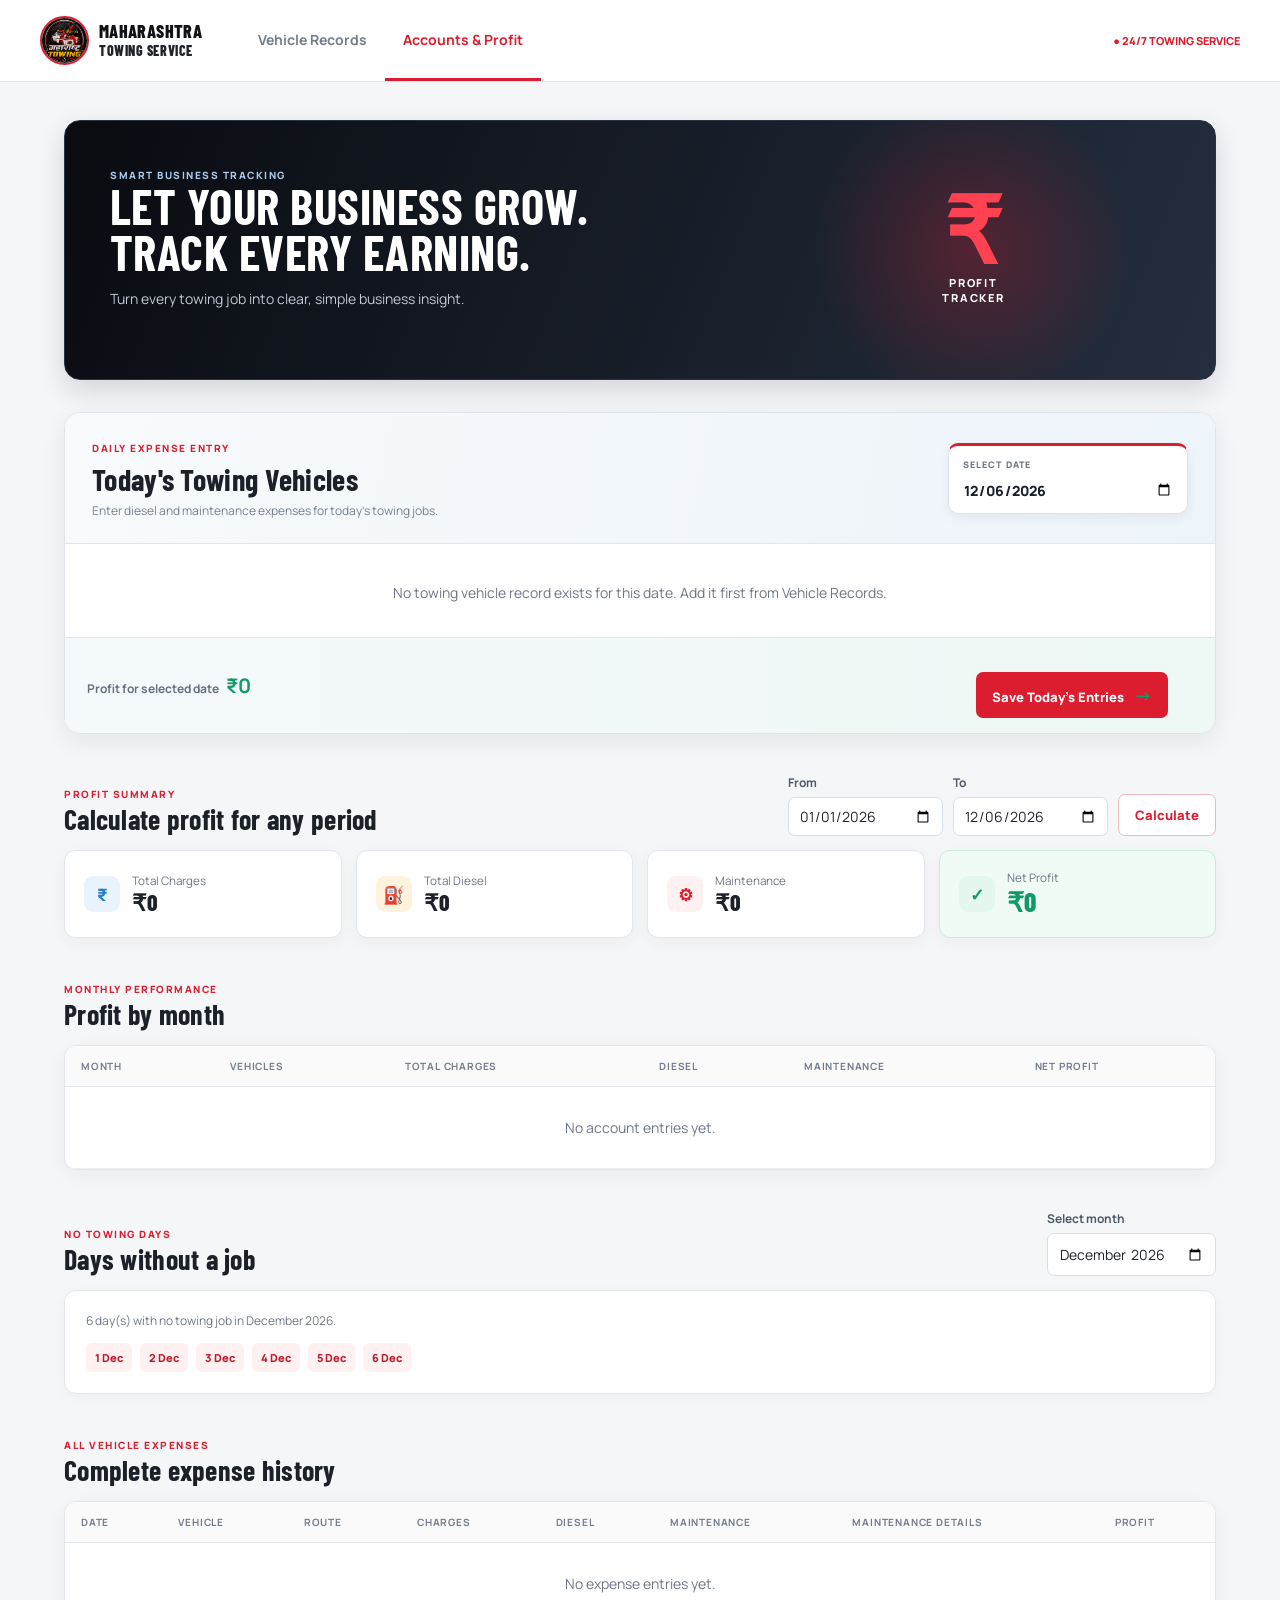
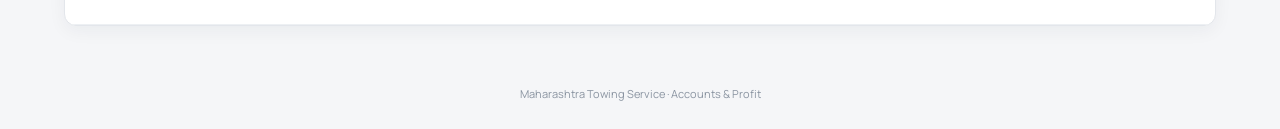
==== accounts.html @ b32c4680 "Add files via upload" ====
<!doctype html>
<html lang="en">

<head>
  <meta charset="utf-8">

  <meta
    name="viewport"
    content="width=device-width, initial-scale=1"
  >

  <title>Maharashtra Towing Service | Accounts & Profit</title>

  <link rel="preconnect" href="https://fonts.googleapis.com">

  <link
    rel="preconnect"
    href="https://fonts.googleapis.com"
    crossorigin
  >

  <link
    href="https://fonts.googleapis.com/css2?family=Barlow+Condensed:wght@600;700;800&family=Manrope:wght@400;500;600;700;800&display=swap"
    rel="stylesheet"
  >

  <link
    rel="stylesheet"
    href="styles.css"
  >
</head>


<body data-page="accounts">


  <!-- ==============================
       NAVIGATION
  =============================== -->

  <nav class="nav">

    <a
      class="brand"
      href="index.html"
    >

      <img
        src="assets/logo.jpeg"
        alt="Maharashtra Towing Service logo"
      >

      <span>

        <strong>
          MAHARASHTRA
        </strong>

        <b>
          TOWING SERVICE
        </b>

      </span>

    </a>


    <div class="navlinks">

      <a href="index.html">
        Vehicle Records
      </a>

      <a
        class="active"
        href="accounts.html"
      >
        Accounts &amp; Profit
      </a>

    </div>


    <span class="service">
      ● 24/7 TOWING SERVICE
    </span>

  </nav>



  <!-- ==============================
       MAIN
  =============================== -->

  <main class="shell">


    <!-- ==============================
         HERO
    =============================== -->

    <section class="hero account-hero">

      <div class="hero-copy">

        <span class="kicker">
          SMART BUSINESS TRACKING
        </span>

        <h1>
          Let your business grow.
          <br>
          Track every earning.
        </h1>

        <p>
          Turn every towing job into clear,
          simple business insight.
        </p>

      </div>


      <div class="hero-badge">

        <span>
          ₹
        </span>

        <small>
          PROFIT
          <br>
          TRACKER
        </small>

      </div>

    </section>



    <!-- ==============================
         DAILY EXPENSE SECTION
    =============================== -->

    <section class="daily-section">


      <!-- DAILY HEADER -->

      <div class="daily-header">

        <div class="daily-title">

          <span class="kicker red">
            DAILY EXPENSE ENTRY
          </span>

          <h2>
            Today's Towing Vehicles
          </h2>

          <p>
            Enter diesel and maintenance expenses
            for today's towing jobs.
          </p>

        </div>


        <!-- DATE -->

        <div class="center-date">

          <label>

            SELECT DATE

            <input
              id="accountDate"
              type="date"
            >

          </label>

        </div>

      </div>



      <!-- ==============================
           VEHICLE JOBS
      =============================== -->

      <div
        id="jobsList"
        class="job-list"
      >
      </div>



      <!-- ==============================
           SAVE BAR
      =============================== -->

      <div class="save-bar">

        <span id="dailyProfitLabel">
          Profit for selected date
          <b>₹0</b>
        </span>


        <button
          id="saveAccounts"
          class="btn"
          type="button"
        >

          Save Today's Entries

          <b>
            →
          </b>

        </button>


        <span
          id="accountMessage"
          class="message"
          aria-live="polite"
        ></span>

      </div>

    </section>



    <!-- ==============================
         PROFIT SUMMARY
    =============================== -->

    <section class="title-row section-space">

      <div>

        <span class="kicker red">
          PROFIT SUMMARY
        </span>

        <h2>
          Calculate profit for any period
        </h2>

      </div>


      <div class="filters">


        <label>

          From

          <input
            id="fromDate"
            type="date"
          >

        </label>


        <label>

          To

          <input
            id="toDate"
            type="date"
          >

        </label>


        <button
          id="calculate"
          class="btn outline"
          type="button"
        >
          Calculate
        </button>

      </div>

    </section>



    <!-- ==============================
         SUMMARY CARDS
    =============================== -->

    <section class="summary-grid">


      <!-- TOTAL CHARGES -->

      <article>

        <span class="summary-icon blue">
          ₹
        </span>

        <div>

          <small>
            Total Charges
          </small>

          <strong id="totalCharges">
            ₹0
          </strong>

        </div>

      </article>



      <!-- TOTAL DIESEL -->

      <article>

        <span class="summary-icon orange">
          ⛽
        </span>

        <div>

          <small>
            Total Diesel
          </small>

          <strong id="totalDiesel">
            ₹0
          </strong>

        </div>

      </article>



      <!-- MAINTENANCE -->

      <article>

        <span class="summary-icon redbg">
          ⚙
        </span>

        <div>

          <small>
            Maintenance
          </small>

          <strong id="totalMaintenance">
            ₹0
          </strong>

        </div>

      </article>



      <!-- NET PROFIT -->

      <article class="profit-box">

        <span class="summary-icon green">
          ✓
        </span>

        <div>

          <small>
            Net Profit
          </small>

          <strong id="totalProfit">
            ₹0
          </strong>

        </div>

      </article>

    </section>



    <!-- ==============================
         MONTHLY PERFORMANCE
    =============================== -->

    <section class="title-row section-space">

      <div>

        <span class="kicker red">
          MONTHLY PERFORMANCE
        </span>

        <h2>
          Profit by month
        </h2>

      </div>

    </section>


    <section class="card table-card">

      <div class="table-wrap">

        <table>

          <thead>

            <tr>

              <th>
                Month
              </th>

              <th>
                Vehicles
              </th>

              <th>
                Total Charges
              </th>

              <th>
                Diesel
              </th>

              <th>
                Maintenance
              </th>

              <th>
                Net Profit
              </th>

            </tr>

          </thead>


          <tbody id="monthlyBody">
          </tbody>

        </table>

      </div>

    </section>



    <!-- ==============================
         NO TOWING DAYS
    =============================== -->

    <section class="title-row section-space">

      <div>

        <span class="kicker red">
          NO TOWING DAYS
        </span>

        <h2>
          Days without a job
        </h2>

      </div>


      <label class="date-pick">

        Select month

        <input
          id="monthPick"
          type="month"
        >

      </label>

    </section>


    <section class="card idle-card">

      <p id="idleIntro">
        No-data days will appear here.
      </p>

      <div
        id="idleDays"
        class="idle-days"
      >
      </div>

    </section>



    <!-- ==============================
         EXPENSE HISTORY
    =============================== -->

    <section class="title-row section-space">

      <div>

        <span class="kicker red">
          ALL VEHICLE EXPENSES
        </span>

        <h2>
          Complete expense history
        </h2>

      </div>

    </section>


    <section class="card table-card">

      <div class="table-wrap">

        <table>

          <thead>

            <tr>

              <th>
                Date
              </th>

              <th>
                Vehicle
              </th>

              <th>
                Route
              </th>

              <th>
                Charges
              </th>

              <th>
                Diesel
              </th>

              <th>
                Maintenance
              </th>

              <th>
                Maintenance Details
              </th>

              <th>
                Profit
              </th>

            </tr>

          </thead>


          <tbody id="expensesBody">
          </tbody>

        </table>

      </div>

    </section>

  </main>



  <!-- ==============================
       FOOTER
  =============================== -->

  <footer>
    Maharashtra Towing Service ·
    Accounts &amp; Profit
  </footer>



  <!-- ==============================
       JAVASCRIPT
  =============================== -->

  <script src="app.js"></script>

</body>

</html>
---- styles.css ----
:root{--black:#101216;--ink:#1b2029;--red:#dc1d2f;--red2:#ff4252;--blue:#277fc5;--paper:#fff;--bg:#f5f6f8;--line:#e3e6eb;--muted:#6d7787;--green:#109b66;--softred:#fff0f1}*{box-sizing:border-box}body{margin:0;background:var(--bg);color:var(--ink);font:14px Manrope,sans-serif}.nav{height:82px;background:#fff;display:flex;align-items:center;gap:38px;border-bottom:1px solid var(--line);padding:0 max(22px,calc((100% - 1200px)/2))}.brand{display:flex;align-items:center;gap:10px;text-decoration:none;color:#20232a;font-size:10px;line-height:1.1;letter-spacing:.1em}.brand img{width:49px;height:49px;border-radius:50%;object-fit:cover;border:2px solid var(--red)}.brand b{font:800 15px 'Barlow Condensed',sans-serif;letter-spacing:.04em}.navlinks{align-self:stretch;display:flex}.navlinks a{align-items:center;border-bottom:3px solid transparent;color:#737c8d;display:flex;font-weight:700;padding:0 18px;text-decoration:none}.navlinks .active{border-color:var(--red);color:var(--red)}.service{margin-left:auto;color:var(--red);font-size:11px;font-weight:800}.shell{max-width:1200px;margin:auto;padding:38px 24px 60px}.hero{min-height:260px;display:flex;overflow:hidden;border-radius:16px;background:var(--black);color:#fff}.hero-copy{padding:43px 18px 40px 45px;z-index:1}.kicker{color:#a9cbed;font-size:10px;font-weight:800;letter-spacing:.15em}.kicker.red{color:var(--red)}h1,h2{margin:0;font-family:'Barlow Condensed',sans-serif;letter-spacing:.01em}h1{font-size:49px;line-height:.94;text-transform:uppercase}h2{font-size:28px}.hero p{max-width:410px;color:#c3cbd6;margin:14px 0 0}.records-hero img{width:52%;object-fit:cover;object-position:center}.account-hero{background:linear-gradient(112deg,#090b10,#242e3e)}.hero-badge{margin-left:auto;width:42%;display:grid;place-content:center;text-align:center;background:radial-gradient(circle,#dc1d2f48,transparent 58%)}.hero-badge span{font:800 92px 'Barlow Condensed',sans-serif;color:var(--red2);line-height:.7}.hero-badge small{letter-spacing:.17em;font-size:11px;font-weight:800;margin-top:15px}.title-row{margin:31px 0 14px;display:flex;justify-content:space-between;align-items:end;gap:18px}.title-row>p{color:var(--muted);font-size:12px;max-width:385px;margin:0}.card{background:#fff;border:1px solid var(--line);border-radius:12px;box-shadow:0 3px 12px #1c27350a}.form-card{padding:25px}.grid{display:grid;gap:16px}.three{grid-template-columns:repeat(3,1fr)}label{color:#4d596b;font-size:12px;font-weight:700}input,textarea{display:block;width:100%;margin-top:6px;border:1px solid #d9dfe8;border-radius:7px;background:#fff;color:#20242c;padding:10px 11px;font:14px Manrope,sans-serif}input:focus,textarea:focus{outline:2px solid #f6cdd2;border-color:var(--red)}textarea{min-height:42px;resize:vertical}.btn{border:0;border-radius:7px;background:var(--red);color:#fff;cursor:pointer;font:800 13px Manrope,sans-serif;margin-top:19px;padding:11px 16px}.btn:hover{background:#bc1023}.btn b{font-size:16px;margin-left:7px}.btn.outline{margin:0;background:#fff;border:1px solid #edb9bf;color:var(--red)}.message{color:var(--green);font-size:12px;font-weight:700;margin-left:10px}.section-space{margin-top:40px}.filters{display:flex;gap:10px;align-items:end}.filters label{min-width:155px}.filters input{padding:8px 10px}.table-card{overflow:hidden}.table-wrap{overflow:auto}table{border-collapse:collapse;width:100%;white-space:nowrap}th{background:#fafafb;border-bottom:1px solid var(--line);color:#727d8d;font-size:10px;letter-spacing:.08em;padding:13px 16px;text-align:left;text-transform:uppercase}td{border-bottom:1px solid #edf0f3;color:#465264;padding:15px 16px}.empty{text-align:center!important;color:var(--muted);padding:31px!important}.delete{border:1px solid #f0c9ce;border-radius:5px;background:#fff;color:#c62332;cursor:pointer;font-size:11px;padding:5px 8px}.date-pick{min-width:160px}.job-list{display:grid;gap:11px}.job{display:grid;grid-template-columns:1.35fr .8fr .8fr 1.1fr;gap:14px;align-items:center;background:#fff;border:1px solid var(--line);border-left:4px solid var(--red);border-radius:10px;padding:15px 17px}.job-title b{display:block;font-size:15px}.job-title small{color:var(--muted);font-size:11px}.job .charge{color:#172131;font-weight:800}.job label{font-size:10px}.job input,.job textarea{margin-top:3px;padding:8px}.save-bar{display:flex;align-items:center;gap:15px;justify-content:flex-end;margin-top:13px}.save-bar>span:first-child{margin-right:auto;color:#687688;font-weight:700}.save-bar b{color:var(--green);font-size:18px}.summary-grid{display:grid;grid-template-columns:repeat(4,1fr);gap:14px}.summary-grid article{align-items:center;background:#fff;border:1px solid var(--line);border-radius:11px;display:flex;gap:12px;padding:19px}.summary-grid small{color:var(--muted);display:block}.summary-grid strong{display:block;font:800 23px 'Barlow Condensed',sans-serif}.summary-icon{width:36px;height:36px;border-radius:9px;display:grid;place-items:center;font-size:17px;font-weight:800}.blue{background:#e8f3fd;color:var(--blue)}.orange{background:#fff3de;color:#c27500}.redbg{background:#fff0f1;color:var(--red)}.green{background:#e3f7ef;color:var(--green)}.profit-box{background:#f0fbf6!important;border-color:#c7ecd9!important}.profit-box strong{color:var(--green);font-size:27px}.idle-card{padding:21px}.idle-card p{margin:0 0 14px;color:var(--muted);font-size:12px}.idle-days{display:flex;flex-wrap:wrap;gap:8px}.idle-day{border-radius:6px;background:var(--softred);color:#b91d2c;font-size:11px;font-weight:800;padding:7px 9px}.good{color:var(--green);font-weight:700}footer{text-align:center;color:#8a94a1;font-size:11px;padding:0 0 28px}@media(max-width:900px){.three{grid-template-columns:1fr 1fr}.summary-grid{grid-template-columns:1fr 1fr}.job{grid-template-columns:1fr 1fr}.nav{gap:12px}.service{display:none}}@media(max-width:570px){.nav{padding:0 14px}.brand span{display:none}.navlinks a{padding:0 8px;font-size:11px}.shell{padding:22px 14px 45px}.hero-copy{padding:31px 25px}.hero h1{font-size:39px}.records-hero img,.hero-badge{display:none}.three,.summary-grid,.job{grid-template-columns:1fr}.title-row{align-items:start;flex-direction:column}.filters{width:100%;flex-wrap:wrap}.filters label,.date-pick{width:100%}.save-bar{align-items:flex-start;flex-direction:column}.save-bar .btn{margin-top:0}}
```css
/* =====================================================
   ACCOUNTS PAGE - NEW DAILY VEHICLE SECTION
   ===================================================== */

body[data-page="accounts"] {
  background:
    linear-gradient(
      180deg,
      #eef2f6 0%,
      #f7f8fa 45%,
      #eef1f5 100%
    );
}


/* -------------------------------
   Navbar Brand
   ------------------------------- */

.brand-text {
  display: flex;
  flex-direction: column;
  line-height: 1;
  gap: 3px;
}

.brand-text strong {
  color: #11151c;
  font: 900 17px 'Barlow Condensed', sans-serif;
  letter-spacing: .04em;
}

.brand-text b {
  color: var(--red);
  font: 800 12px 'Barlow Condensed', sans-serif;
  letter-spacing: .10em;
}


/* -------------------------------
   Daily Towing Section
   ------------------------------- */

.daily-section {
  margin-top: 32px;
  background: #ffffff;
  border: 1px solid #dfe4ea;
  border-radius: 16px;
  box-shadow:
    0 8px 25px rgba(25, 35, 50, .07);
  overflow: hidden;
}


/* Header */

.daily-header {
  display: grid;
  grid-template-columns: 1fr 240px;
  align-items: center;
  gap: 30px;

  padding: 24px 27px;

  background:
    linear-gradient(
      100deg,
      #f8fafc 0%,
      #edf4fa 100%
    );

  border-bottom: 1px solid #e1e6ec;
}

.daily-title h2 {
  margin: 5px 0 5px;
  font-size: 30px;
}

.daily-title p {
  margin: 0;
  color: #758091;
  font-size: 12px;
}


/* Date */

.center-date {
  background: #ffffff;
  border: 1px solid #dfe4ea;
  border-top: 3px solid var(--red);
  border-radius: 10px;
  padding: 12px 14px;

  box-shadow:
    0 4px 12px rgba(25, 35, 50, .06);
}

.center-date label {
  display: block;
  color: #6b7584;
  font-size: 9px;
  font-weight: 900;
  letter-spacing: .12em;
}

.center-date input {
  margin-top: 5px;
  border: 0;
  padding: 4px 0 0;
  background: transparent;
  font-weight: 800;
  color: #17202c;
}

.center-date input:focus {
  outline: none;
}


/* -------------------------------
   Compact Vehicle Rows
   ------------------------------- */

.daily-section .job-list {
  display: block;
  padding: 8px 18px 4px;
}


/*
   प्रत्येक vehicle आता मोठ्या वेगळ्या card मध्ये
   नसून compact horizontal row मध्ये दिसेल.
*/

.daily-section .job {
  display: grid;

  grid-template-columns:
    1.35fr
    .65fr
    .75fr
    1.15fr;

  gap: 15px;

  align-items: center;

  margin: 0;

  padding: 12px 13px;

  background: #ffffff;

  border: 0;
  border-bottom: 1px solid #e9edf1;

  border-left: 4px solid #dce4ec;

  border-radius: 0;

  transition:
    background .2s ease,
    border-color .2s ease;
}


/* First vehicle */

.daily-section .job:first-child {
  border-radius: 9px 9px 0 0;
}


/* Last vehicle */

.daily-section .job:last-child {
  border-bottom: 0;
  border-radius: 0 0 9px 9px;
}


/* Hover */

.daily-section .job:hover {
  background: #f8fafc;
  border-left-color: var(--red);
}


/* Vehicle */

.daily-section .job-title b {
  color: #171d27;
  font-size: 14px;
  font-weight: 800;
}

.daily-section .job-title small {
  display: block;
  margin-top: 3px;
  color: #7a8594;
  font-size: 10px;
}


/* Charges */

.daily-section .job .charge {
  color: #277fc5;
  font-size: 10px;
  line-height: 1.25;
}

.daily-section .job .charge b {
  color: #172131;
  font-size: 14px;
}


/* Input labels */

.daily-section .job label {
  color: #687484;
  font-size: 9px;
  font-weight: 800;
  text-transform: uppercase;
  letter-spacing: .03em;
}


/* Inputs */

.daily-section .job input,
.daily-section .job textarea {
  margin-top: 4px;

  border: 1px solid #dce2e9;
  border-radius: 6px;

  background: #f8fafc;

  padding: 7px 8px;

  font-size: 12px;
}

.daily-section .job input:focus,
.daily-section .job textarea:focus {
  background: #fff;
  border-color: var(--red);
  outline: 2px solid #f9d8dc;
}

.daily-section .job textarea {
  min-height: 30px;
  height: 30px;
  resize: none;
}


/* Diesel colour */

.daily-section .job:nth-child(odd) {
  border-left-color: #e9b44c;
}

.daily-section .job:nth-child(even) {
  border-left-color: #4a9bd5;
}


/* -------------------------------
   Save Bar
   ------------------------------- */

.daily-section .save-bar {
  margin: 0;
  padding: 15px 22px;

  background:
    linear-gradient(
      90deg,
      #f5f9fc,
      #eef8f4
    );

  border-top: 1px solid #e1e6eb;
}

.daily-section .save-bar > span:first-child {
  color: #657181;
  font-size: 12px;
}

.daily-section .save-bar > span:first-child b {
  margin-left: 5px;
  color: var(--green);
  font-size: 20px;
}


/* -------------------------------
   Empty State
   ------------------------------- */

.daily-section #jobsList > .card {
  margin: 10px 0;
  background: #f8fafc;
  border: 1px dashed #cfd6df;
  color: #6e7988;
}


/* -------------------------------
   Other Cards
   ------------------------------- */

body[data-page="accounts"] .summary-grid article {
  box-shadow: 0 5px 16px rgba(25, 35, 50, .045);
  transition: transform .2s ease, box-shadow .2s ease;
}

body[data-page="accounts"] .summary-grid article:hover {
  transform: translateY(-2px);
  box-shadow: 0 8px 20px rgba(25, 35, 50, .09);
}


/* Tables */

body[data-page="accounts"] .table-card {
  box-shadow: 0 5px 18px rgba(25, 35, 50, .05);
}


/* -------------------------------
   Account Hero
   ------------------------------- */

body[data-page="accounts"] .account-hero {
  border: 1px solid #283344;
  box-shadow: 0 10px 28px rgba(10, 15, 25, .14);
}

body[data-page="accounts"] .account-hero h1 {
  color: #ffffff;
}

body[data-page="accounts"] .account-hero p {
  color: #bfc8d4;
}


/* -------------------------------
   Mobile
   ------------------------------- */

@media (max-width: 900px) {

  .daily-header {
    grid-template-columns: 1fr;
    gap: 15px;
  }

  .center-date {
    max-width: 280px;
  }

  .daily-section .job {
    grid-template-columns: 1fr 1fr;
  }

}


@media (max-width: 570px) {

  .daily-section {
    margin-top: 22px;
    border-radius: 12px;
  }

  .daily-header {
    padding: 19px 16px;
  }

  .daily-title h2 {
    font-size: 26px;
  }

  .center-date {
    max-width: none;
    width: 100%;
  }

  .daily-section .job-list {
    padding: 5px 10px;
  }

  .daily-section .job {
    grid-template-columns: 1fr 1fr;
    gap: 9px;
    padding: 12px 10px;
  }

  .daily-section .job-title {
    grid-column: 1 / -1;
  }

  .daily-section .job .charge {
    align-self: center;
  }

  .daily-section .save-bar {
    padding: 15px;
  }

  .daily-section .save-bar .btn {
    width: 100%;
  }

}
```
```css
/* Logo text - final fix */
.brand > span {
  display: flex;
  flex-direction: column;
  line-height: 1;
  gap: 2px;
}

.brand > span strong {
  display: block;
  color: #101216;
  font-family: 'Barlow Condensed', sans-serif;
  font-size: 18px;
  font-weight: 800;
  letter-spacing: .02em;
  text-transform: uppercase;
}

.brand > span b {
  display: block;
  color: #20232a;
  font-family: 'Barlow Condensed', sans-serif;
  font-size: 14px;
  font-weight: 800;
  letter-spacing: .04em;
}
```
/* =====================================================
   VEHICLE RECORDS HERO - IMAGE & TEXT FIX
===================================================== */

.records-hero {
  min-height: 360px;
  display: grid;
  grid-template-columns: 46% 54%;
  overflow: hidden;
  border-radius: 16px;
  background: #101216;
}


/* LEFT TEXT AREA */

.records-hero .hero-copy {
  display: flex;
  flex-direction: column;
  justify-content: center;

  padding: 48px 38px 48px 45px;

  min-width: 0;
}


.records-hero .hero-copy .kicker {
  margin-bottom: 10px;
}


.records-hero .hero-copy h1 {
  font-size: 52px;
  line-height: .94;
  margin: 0;
}


.records-hero .hero-copy p {
  max-width: 430px;
  margin-top: 18px;

  color: #c7ced8;
  font-size: 13px;
  line-height: 1.6;
}


/* RIGHT IMAGE */

.records-hero > img {
  width: 100%;
  height: 360px;

  display: block;

  /*
    contain मुळे पूर्ण towing vehicle दिसेल.
    Image crop होणार नाही.
  */
  object-fit: contain;
  object-position: center;

  background: #101216;
}


/* =====================================================
   TABLET
===================================================== */

@media (max-width: 900px) {

  .records-hero {
    grid-template-columns: 48% 52%;
    min-height: 320px;
  }

  .records-hero .hero-copy {
    padding: 35px 25px;
  }

  .records-hero .hero-copy h1 {
    font-size: 43px;
  }

  .records-hero > img {
    height: 320px;
  }

}


/* =====================================================
   MOBILE
===================================================== */

@media (max-width: 570px) {

  .records-hero {
    display: flex;
    flex-direction: column;

    min-height: auto;
  }

  .records-hero .hero-copy {
    padding: 30px 24px 25px;
  }

  .records-hero .hero-copy h1 {
    font-size: 40px;
  }

  .records-hero .hero-copy p {
    margin-top: 12px;
    font-size: 12px;
  }

  .records-hero > img {
    width: 100%;
    height: 250px;

    object-fit: contain;
    background: #101216;
  }

}
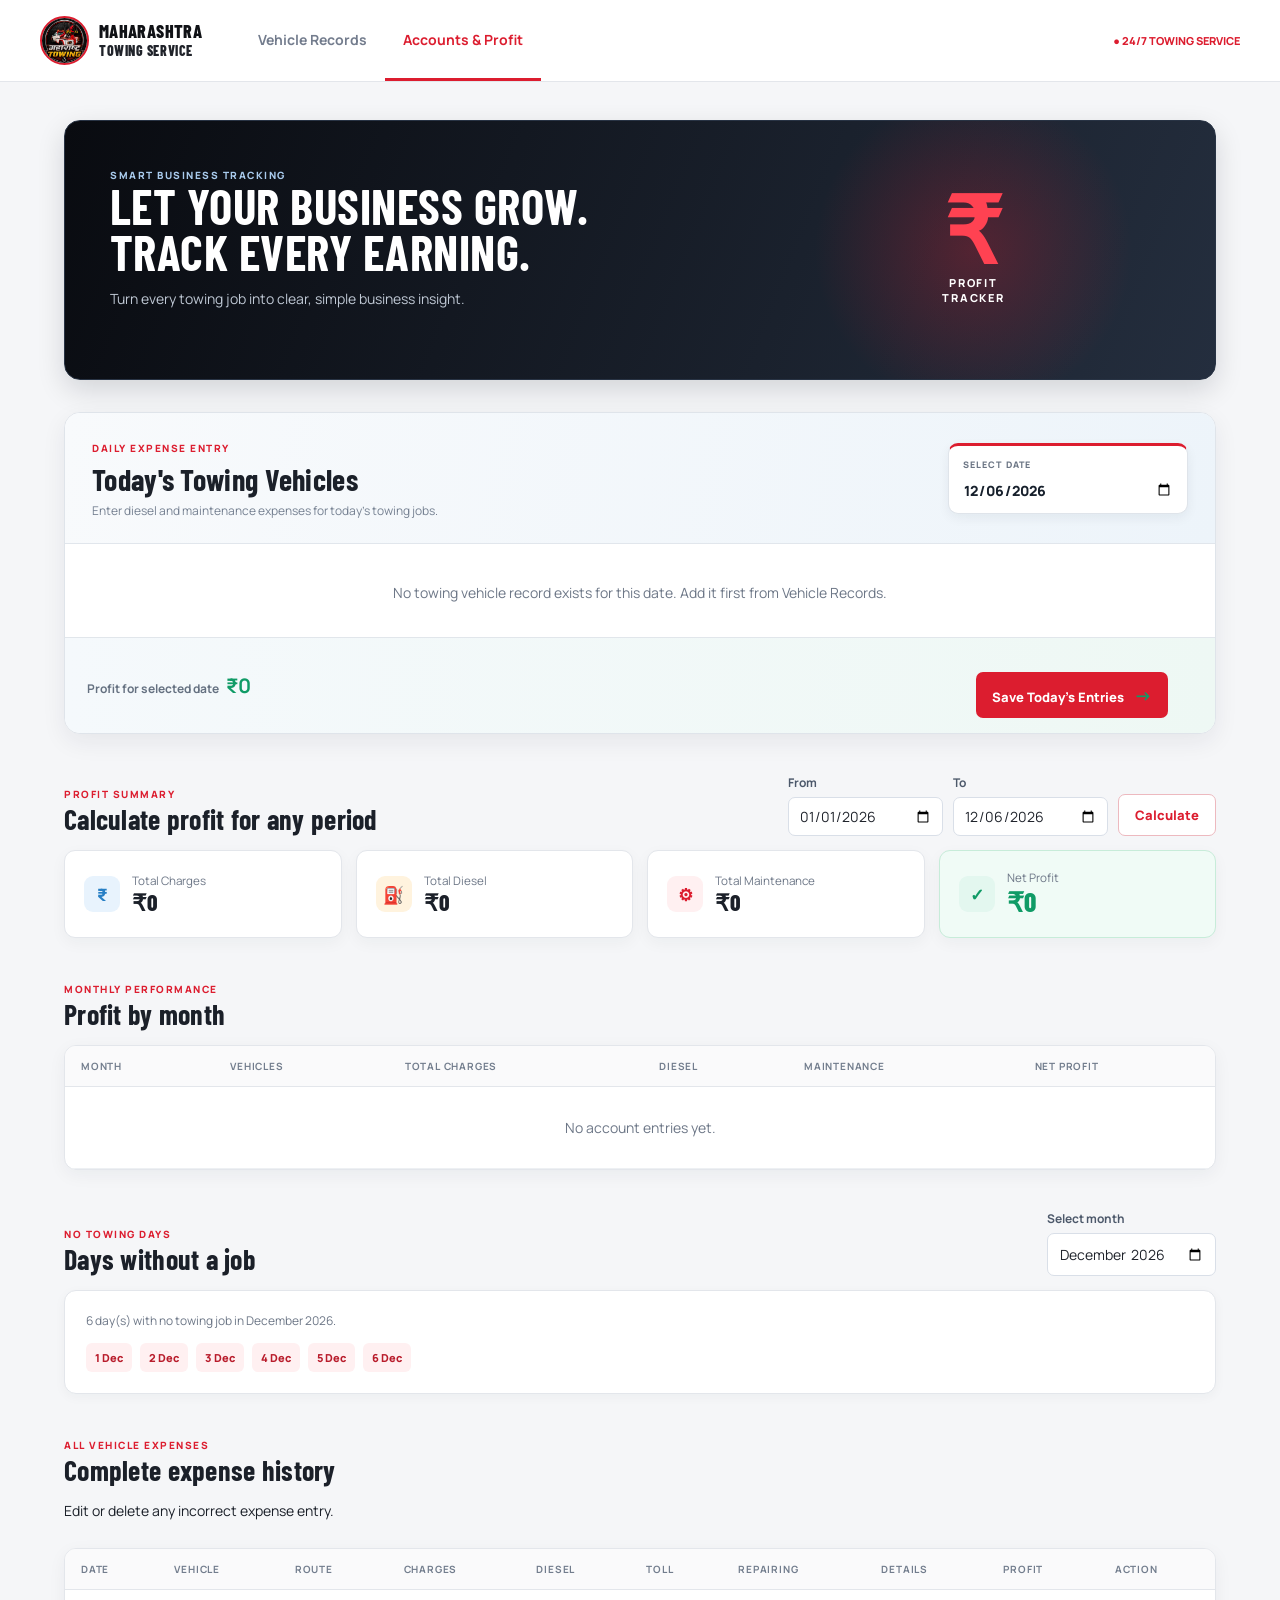
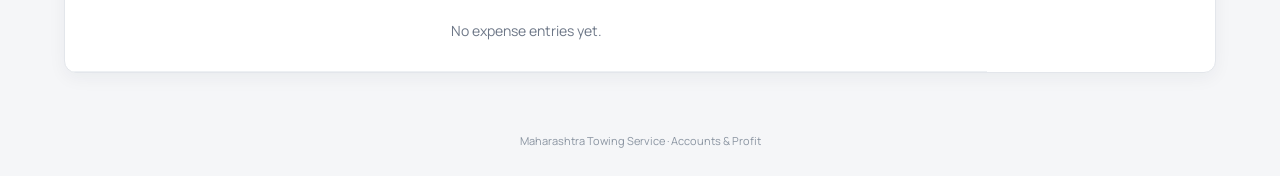
==== commit 17347d90: "Enhance accounts.html with meta tags and structure Added meta charset and viewport tags, improved HT" ====
--- a/accounts.html
+++ b/accounts.html
@@ -2,6 +2,7 @@
 <html lang="en">
 
 <head>
+
   <meta charset="utf-8">
 
   <meta
@@ -11,7 +12,10 @@
 
   <title>Maharashtra Towing Service | Accounts & Profit</title>
 
-  <link rel="preconnect" href="https://fonts.googleapis.com">
+  <link
+    rel="preconnect"
+    href="https://fonts.googleapis.com"
+  >
 
   <link
     rel="preconnect"
@@ -28,6 +32,7 @@
     rel="stylesheet"
     href="styles.css"
   >
+
 </head>
 
 
@@ -88,7 +93,6 @@
   </nav>
 
 
-
   <!-- ==============================
        MAIN
   =============================== -->
@@ -139,15 +143,12 @@
     </section>
 
 
-
     <!-- ==============================
          DAILY EXPENSE SECTION
     =============================== -->
 
     <section class="daily-section">
 
-
-      <!-- DAILY HEADER -->
 
       <div class="daily-header">
 
@@ -169,8 +170,6 @@
         </div>
 
 
-        <!-- DATE -->
-
         <div class="center-date">
 
           <label>
@@ -189,7 +188,6 @@
       </div>
 
 
-
       <!-- ==============================
            VEHICLE JOBS
       =============================== -->
@@ -197,9 +195,7 @@
       <div
         id="jobsList"
         class="job-list"
-      >
-      </div>
-
+      ></div>
 
 
       <!-- ==============================
@@ -209,8 +205,13 @@
       <div class="save-bar">
 
         <span id="dailyProfitLabel">
+
           Profit for selected date
-          <b>₹0</b>
+
+          <b>
+            ₹0
+          </b>
+
         </span>
 
 
@@ -220,7 +221,9 @@
           type="button"
         >
 
-          Save Today's Entries
+          <span id="saveAccountsText">
+            Save Today's Entries
+          </span>
 
           <b>
             →
@@ -240,7 +243,6 @@
     </section>
 
 
-
     <!-- ==============================
          PROFIT SUMMARY
     =============================== -->
@@ -261,7 +263,6 @@
 
 
       <div class="filters">
-
 
         <label>
 
@@ -300,7 +301,6 @@
     </section>
 
 
-
     <!-- ==============================
          SUMMARY CARDS
     =============================== -->
@@ -331,7 +331,6 @@
       </article>
 
 
-
       <!-- TOTAL DIESEL -->
 
       <article>
@@ -355,8 +354,7 @@
       </article>
 
 
-
-      <!-- MAINTENANCE -->
+      <!-- TOTAL MAINTENANCE -->
 
       <article>
 
@@ -367,7 +365,7 @@
         <div>
 
           <small>
-            Maintenance
+            Total Maintenance
           </small>
 
           <strong id="totalMaintenance">
@@ -379,7 +377,6 @@
       </article>
 
 
-
       <!-- NET PROFIT -->
 
       <article class="profit-box">
@@ -405,7 +402,6 @@
     </section>
 
 
-
     <!-- ==============================
          MONTHLY PERFORMANCE
     =============================== -->
@@ -474,7 +470,6 @@
       </div>
 
     </section>
-
 
 
     <!-- ==============================
@@ -519,11 +514,9 @@
       <div
         id="idleDays"
         class="idle-days"
-      >
-      </div>
-
-    </section>
-
+      ></div>
+
+    </section>
 
 
     <!-- ==============================
@@ -542,6 +535,10 @@
           Complete expense history
         </h2>
 
+        <p>
+          Edit or delete any incorrect expense entry.
+        </p>
+
       </div>
 
     </section>
@@ -578,15 +575,23 @@
               </th>
 
               <th>
-                Maintenance
-              </th>
-
-              <th>
-                Maintenance Details
+                Toll
+              </th>
+
+              <th>
+                Repairing
+              </th>
+
+              <th>
+                Details
               </th>
 
               <th>
                 Profit
+              </th>
+
+              <th>
+                Action
               </th>
 
             </tr>
@@ -603,8 +608,8 @@
 
     </section>
 
+
   </main>
-
 
 
   <!-- ==============================
@@ -612,10 +617,11 @@
   =============================== -->
 
   <footer>
+
     Maharashtra Towing Service ·
     Accounts &amp; Profit
+
   </footer>
-
 
 
   <!-- ==============================
@@ -624,6 +630,7 @@
 
   <script src="app.js"></script>
 
+
 </body>
 
-</html>+</html>
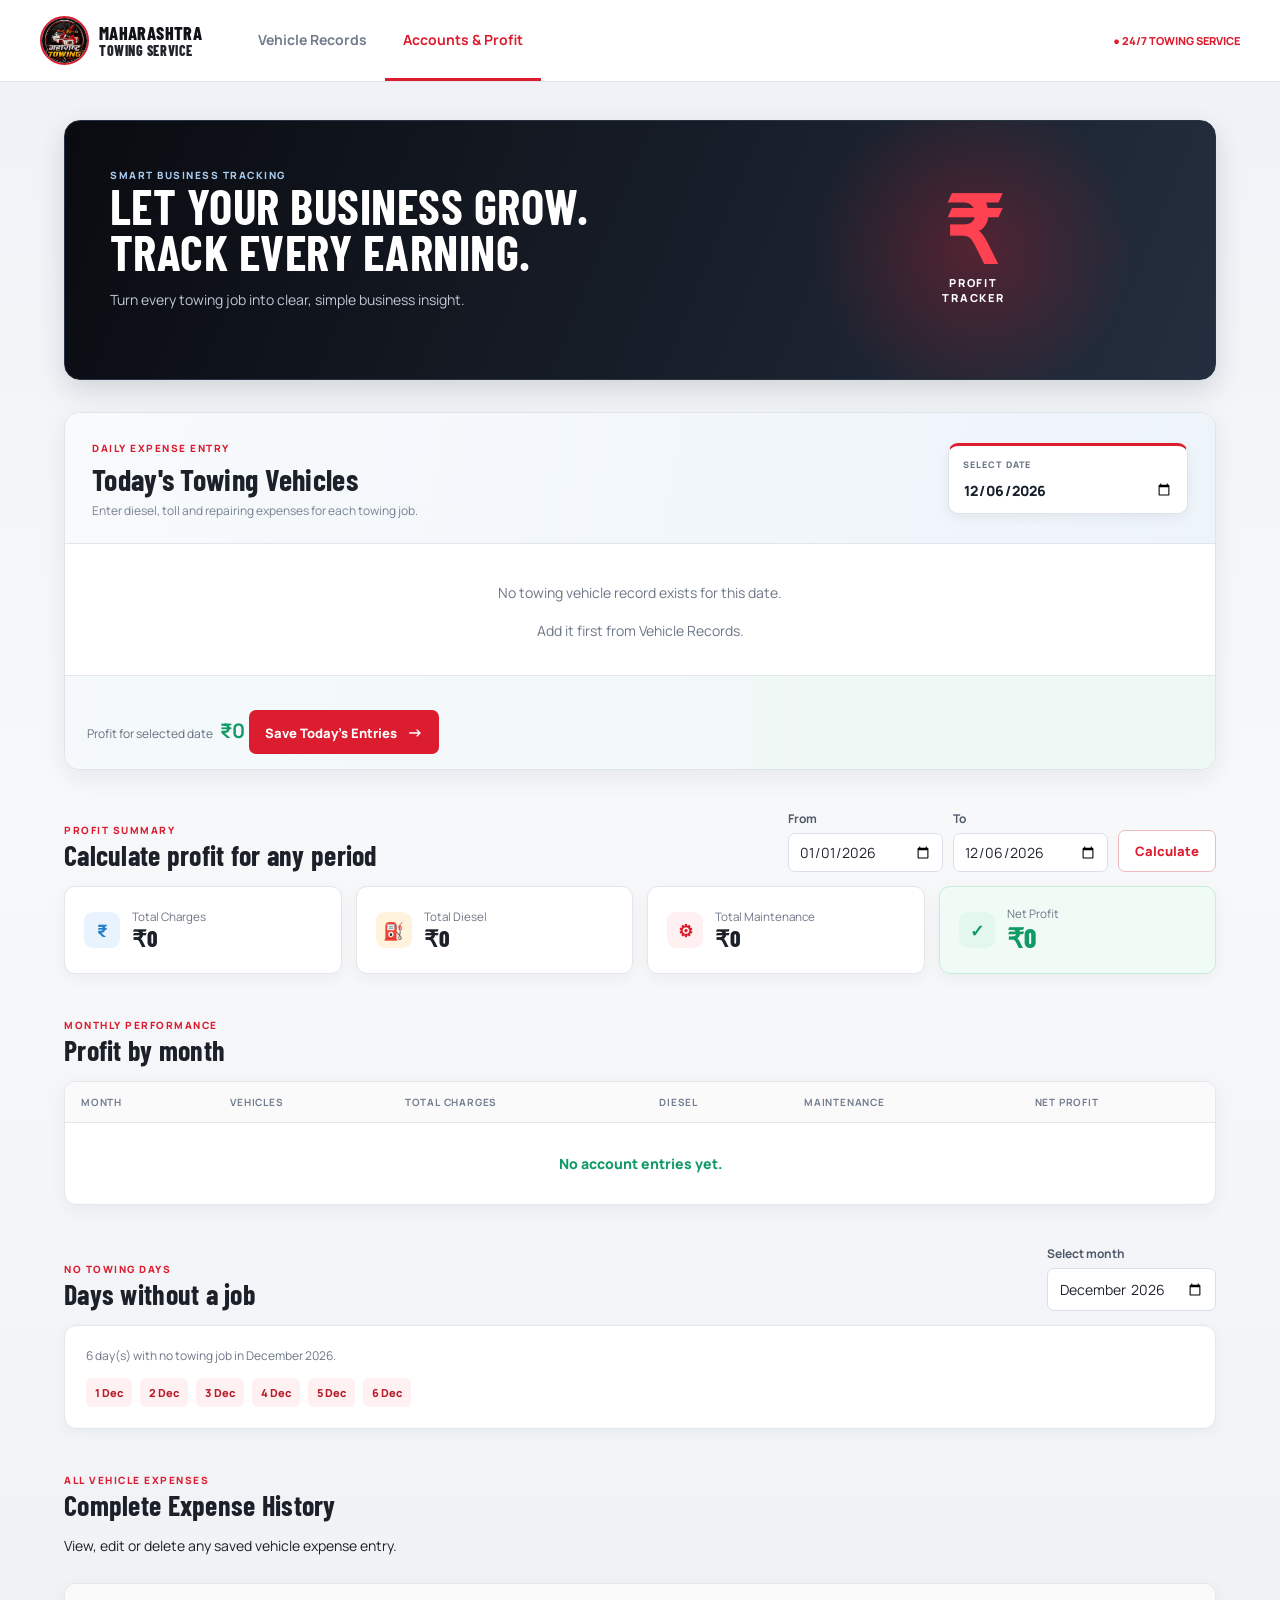
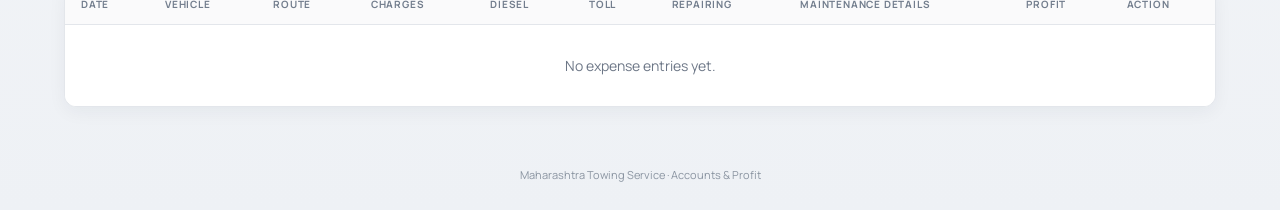
==== commit 3e54c2a1: "Refactor comments for better clarity in accounts.html" ====
--- a/accounts.html
+++ b/accounts.html
@@ -39,9 +39,9 @@
 <body data-page="accounts">
 
 
-  <!-- ==============================
+  <!-- =================================================
        NAVIGATION
-  =============================== -->
+  ================================================== -->
 
   <nav class="nav">
 
@@ -93,16 +93,16 @@
   </nav>
 
 
-  <!-- ==============================
-       MAIN
-  =============================== -->
+  <!-- =================================================
+       MAIN CONTENT
+  ================================================== -->
 
   <main class="shell">
 
 
-    <!-- ==============================
+    <!-- =================================================
          HERO
-    =============================== -->
+    ================================================== -->
 
     <section class="hero account-hero">
 
@@ -143,9 +143,9 @@
     </section>
 
 
-    <!-- ==============================
-         DAILY EXPENSE SECTION
-    =============================== -->
+    <!-- =================================================
+         DAILY EXPENSE ENTRY
+    ================================================== -->
 
     <section class="daily-section">
 
@@ -163,8 +163,8 @@
           </h2>
 
           <p>
-            Enter diesel and maintenance expenses
-            for today's towing jobs.
+            Enter diesel, toll and repairing expenses
+            for each towing job.
           </p>
 
         </div>
@@ -188,9 +188,9 @@
       </div>
 
 
-      <!-- ==============================
-           VEHICLE JOBS
-      =============================== -->
+      <!-- =================================================
+           DAILY VEHICLE JOBS
+      ================================================== -->
 
       <div
         id="jobsList"
@@ -198,9 +198,9 @@
       ></div>
 
 
-      <!-- ==============================
-           SAVE BAR
-      =============================== -->
+      <!-- =================================================
+           DAILY SAVE BAR
+      ================================================== -->
 
       <div class="save-bar">
 
@@ -243,9 +243,9 @@
     </section>
 
 
-    <!-- ==============================
+    <!-- =================================================
          PROFIT SUMMARY
-    =============================== -->
+    ================================================== -->
 
     <section class="title-row section-space">
 
@@ -301,9 +301,9 @@
     </section>
 
 
-    <!-- ==============================
+    <!-- =================================================
          SUMMARY CARDS
-    =============================== -->
+    ================================================== -->
 
     <section class="summary-grid">
 
@@ -402,9 +402,9 @@
     </section>
 
 
-    <!-- ==============================
+    <!-- =================================================
          MONTHLY PERFORMANCE
-    =============================== -->
+    ================================================== -->
 
     <section class="title-row section-space">
 
@@ -433,27 +433,27 @@
 
             <tr>
 
-              <th>
+              <th scope="col">
                 Month
               </th>
 
-              <th>
+              <th scope="col">
                 Vehicles
               </th>
 
-              <th>
+              <th scope="col">
                 Total Charges
               </th>
 
-              <th>
+              <th scope="col">
                 Diesel
               </th>
 
-              <th>
+              <th scope="col">
                 Maintenance
               </th>
 
-              <th>
+              <th scope="col">
                 Net Profit
               </th>
 
@@ -463,6 +463,7 @@
 
 
           <tbody id="monthlyBody">
+
           </tbody>
 
         </table>
@@ -472,9 +473,9 @@
     </section>
 
 
-    <!-- ==============================
+    <!-- =================================================
          NO TOWING DAYS
-    =============================== -->
+    ================================================== -->
 
     <section class="title-row section-space">
 
@@ -519,9 +520,9 @@
     </section>
 
 
-    <!-- ==============================
-         EXPENSE HISTORY
-    =============================== -->
+    <!-- =================================================
+         COMPLETE EXPENSE HISTORY
+    ================================================== -->
 
     <section class="title-row section-space">
 
@@ -532,11 +533,11 @@
         </span>
 
         <h2>
-          Complete expense history
+          Complete Expense History
         </h2>
 
         <p>
-          Edit or delete any incorrect expense entry.
+          View, edit or delete any saved vehicle expense entry.
         </p>
 
       </div>
@@ -544,7 +545,13 @@
     </section>
 
 
-    <section class="card table-card">
+    <!-- =================================================
+         EXPENSE HISTORY TABLE
+    ================================================== -->
+
+    <section
+      class="card table-card expense-history-card"
+    >
 
       <div class="table-wrap">
 
@@ -554,43 +561,43 @@
 
             <tr>
 
-              <th>
+              <th scope="col">
                 Date
               </th>
 
-              <th>
+              <th scope="col">
                 Vehicle
               </th>
 
-              <th>
+              <th scope="col">
                 Route
               </th>
 
-              <th>
+              <th scope="col">
                 Charges
               </th>
 
-              <th>
+              <th scope="col">
                 Diesel
               </th>
 
-              <th>
+              <th scope="col">
                 Toll
               </th>
 
-              <th>
+              <th scope="col">
                 Repairing
               </th>
 
-              <th>
-                Details
-              </th>
-
-              <th>
+              <th scope="col">
+                Maintenance Details
+              </th>
+
+              <th scope="col">
                 Profit
               </th>
 
-              <th>
+              <th scope="col">
                 Action
               </th>
 
@@ -600,6 +607,7 @@
 
 
           <tbody id="expensesBody">
+
           </tbody>
 
         </table>
@@ -612,9 +620,9 @@
   </main>
 
 
-  <!-- ==============================
+  <!-- =================================================
        FOOTER
-  =============================== -->
+  ================================================== -->
 
   <footer>
 
@@ -624,13 +632,12 @@
   </footer>
 
 
-  <!-- ==============================
+  <!-- =================================================
        JAVASCRIPT
-  =============================== -->
+  ================================================== -->
 
   <script src="app.js"></script>
 
-
 </body>
 
 </html>
--- a/styles.css
+++ b/styles.css
@@ -1,76 +1,552 @@
-:root{--black:#101216;--ink:#1b2029;--red:#dc1d2f;--red2:#ff4252;--blue:#277fc5;--paper:#fff;--bg:#f5f6f8;--line:#e3e6eb;--muted:#6d7787;--green:#109b66;--softred:#fff0f1}*{box-sizing:border-box}body{margin:0;background:var(--bg);color:var(--ink);font:14px Manrope,sans-serif}.nav{height:82px;background:#fff;display:flex;align-items:center;gap:38px;border-bottom:1px solid var(--line);padding:0 max(22px,calc((100% - 1200px)/2))}.brand{display:flex;align-items:center;gap:10px;text-decoration:none;color:#20232a;font-size:10px;line-height:1.1;letter-spacing:.1em}.brand img{width:49px;height:49px;border-radius:50%;object-fit:cover;border:2px solid var(--red)}.brand b{font:800 15px 'Barlow Condensed',sans-serif;letter-spacing:.04em}.navlinks{align-self:stretch;display:flex}.navlinks a{align-items:center;border-bottom:3px solid transparent;color:#737c8d;display:flex;font-weight:700;padding:0 18px;text-decoration:none}.navlinks .active{border-color:var(--red);color:var(--red)}.service{margin-left:auto;color:var(--red);font-size:11px;font-weight:800}.shell{max-width:1200px;margin:auto;padding:38px 24px 60px}.hero{min-height:260px;display:flex;overflow:hidden;border-radius:16px;background:var(--black);color:#fff}.hero-copy{padding:43px 18px 40px 45px;z-index:1}.kicker{color:#a9cbed;font-size:10px;font-weight:800;letter-spacing:.15em}.kicker.red{color:var(--red)}h1,h2{margin:0;font-family:'Barlow Condensed',sans-serif;letter-spacing:.01em}h1{font-size:49px;line-height:.94;text-transform:uppercase}h2{font-size:28px}.hero p{max-width:410px;color:#c3cbd6;margin:14px 0 0}.records-hero img{width:52%;object-fit:cover;object-position:center}.account-hero{background:linear-gradient(112deg,#090b10,#242e3e)}.hero-badge{margin-left:auto;width:42%;display:grid;place-content:center;text-align:center;background:radial-gradient(circle,#dc1d2f48,transparent 58%)}.hero-badge span{font:800 92px 'Barlow Condensed',sans-serif;color:var(--red2);line-height:.7}.hero-badge small{letter-spacing:.17em;font-size:11px;font-weight:800;margin-top:15px}.title-row{margin:31px 0 14px;display:flex;justify-content:space-between;align-items:end;gap:18px}.title-row>p{color:var(--muted);font-size:12px;max-width:385px;margin:0}.card{background:#fff;border:1px solid var(--line);border-radius:12px;box-shadow:0 3px 12px #1c27350a}.form-card{padding:25px}.grid{display:grid;gap:16px}.three{grid-template-columns:repeat(3,1fr)}label{color:#4d596b;font-size:12px;font-weight:700}input,textarea{display:block;width:100%;margin-top:6px;border:1px solid #d9dfe8;border-radius:7px;background:#fff;color:#20242c;padding:10px 11px;font:14px Manrope,sans-serif}input:focus,textarea:focus{outline:2px solid #f6cdd2;border-color:var(--red)}textarea{min-height:42px;resize:vertical}.btn{border:0;border-radius:7px;background:var(--red);color:#fff;cursor:pointer;font:800 13px Manrope,sans-serif;margin-top:19px;padding:11px 16px}.btn:hover{background:#bc1023}.btn b{font-size:16px;margin-left:7px}.btn.outline{margin:0;background:#fff;border:1px solid #edb9bf;color:var(--red)}.message{color:var(--green);font-size:12px;font-weight:700;margin-left:10px}.section-space{margin-top:40px}.filters{display:flex;gap:10px;align-items:end}.filters label{min-width:155px}.filters input{padding:8px 10px}.table-card{overflow:hidden}.table-wrap{overflow:auto}table{border-collapse:collapse;width:100%;white-space:nowrap}th{background:#fafafb;border-bottom:1px solid var(--line);color:#727d8d;font-size:10px;letter-spacing:.08em;padding:13px 16px;text-align:left;text-transform:uppercase}td{border-bottom:1px solid #edf0f3;color:#465264;padding:15px 16px}.empty{text-align:center!important;color:var(--muted);padding:31px!important}.delete{border:1px solid #f0c9ce;border-radius:5px;background:#fff;color:#c62332;cursor:pointer;font-size:11px;padding:5px 8px}.date-pick{min-width:160px}.job-list{display:grid;gap:11px}.job{display:grid;grid-template-columns:1.35fr .8fr .8fr 1.1fr;gap:14px;align-items:center;background:#fff;border:1px solid var(--line);border-left:4px solid var(--red);border-radius:10px;padding:15px 17px}.job-title b{display:block;font-size:15px}.job-title small{color:var(--muted);font-size:11px}.job .charge{color:#172131;font-weight:800}.job label{font-size:10px}.job input,.job textarea{margin-top:3px;padding:8px}.save-bar{display:flex;align-items:center;gap:15px;justify-content:flex-end;margin-top:13px}.save-bar>span:first-child{margin-right:auto;color:#687688;font-weight:700}.save-bar b{color:var(--green);font-size:18px}.summary-grid{display:grid;grid-template-columns:repeat(4,1fr);gap:14px}.summary-grid article{align-items:center;background:#fff;border:1px solid var(--line);border-radius:11px;display:flex;gap:12px;padding:19px}.summary-grid small{color:var(--muted);display:block}.summary-grid strong{display:block;font:800 23px 'Barlow Condensed',sans-serif}.summary-icon{width:36px;height:36px;border-radius:9px;display:grid;place-items:center;font-size:17px;font-weight:800}.blue{background:#e8f3fd;color:var(--blue)}.orange{background:#fff3de;color:#c27500}.redbg{background:#fff0f1;color:var(--red)}.green{background:#e3f7ef;color:var(--green)}.profit-box{background:#f0fbf6!important;border-color:#c7ecd9!important}.profit-box strong{color:var(--green);font-size:27px}.idle-card{padding:21px}.idle-card p{margin:0 0 14px;color:var(--muted);font-size:12px}.idle-days{display:flex;flex-wrap:wrap;gap:8px}.idle-day{border-radius:6px;background:var(--softred);color:#b91d2c;font-size:11px;font-weight:800;padding:7px 9px}.good{color:var(--green);font-weight:700}footer{text-align:center;color:#8a94a1;font-size:11px;padding:0 0 28px}@media(max-width:900px){.three{grid-template-columns:1fr 1fr}.summary-grid{grid-template-columns:1fr 1fr}.job{grid-template-columns:1fr 1fr}.nav{gap:12px}.service{display:none}}@media(max-width:570px){.nav{padding:0 14px}.brand span{display:none}.navlinks a{padding:0 8px;font-size:11px}.shell{padding:22px 14px 45px}.hero-copy{padding:31px 25px}.hero h1{font-size:39px}.records-hero img,.hero-badge{display:none}.three,.summary-grid,.job{grid-template-columns:1fr}.title-row{align-items:start;flex-direction:column}.filters{width:100%;flex-wrap:wrap}.filters label,.date-pick{width:100%}.save-bar{align-items:flex-start;flex-direction:column}.save-bar .btn{margin-top:0}}
-```css
-/* =====================================================
-   ACCOUNTS PAGE - NEW DAILY VEHICLE SECTION
-   ===================================================== */
-
-body[data-page="accounts"] {
-  background:
-    linear-gradient(
-      180deg,
-      #eef2f6 0%,
-      #f7f8fa 45%,
-      #eef1f5 100%
-    );
-}
-
-
-/* -------------------------------
-   Navbar Brand
-   ------------------------------- */
-
-.brand-text {
+/* =========================================================
+   MAHARASHTRA TOWING SERVICE
+   COMPLETE STYLES
+========================================================= */
+
+:root {
+  --black: #101216;
+  --ink: #1b2029;
+  --red: #dc1d2f;
+  --red2: #ff4252;
+  --blue: #277fc5;
+  --paper: #fff;
+  --bg: #f5f6f8;
+  --line: #e3e6eb;
+  --muted: #6d7787;
+  --green: #109b66;
+  --softred: #fff0f1;
+}
+
+* {
+  box-sizing: border-box;
+}
+
+html {
+  scroll-behavior: smooth;
+}
+
+body {
+  margin: 0;
+  background: var(--bg);
+  color: var(--ink);
+  font: 14px Manrope, sans-serif;
+}
+
+/* =========================================================
+   NAVIGATION
+========================================================= */
+
+.nav {
+  height: 82px;
+  background: #fff;
+  display: flex;
+  align-items: center;
+  gap: 38px;
+  border-bottom: 1px solid var(--line);
+  padding: 0 max(22px, calc((100% - 1200px) / 2));
+}
+
+.brand {
+  display: flex;
+  align-items: center;
+  gap: 10px;
+  text-decoration: none;
+  color: #20232a;
+  font-size: 10px;
+  line-height: 1.1;
+  letter-spacing: .1em;
+}
+
+.brand img {
+  width: 49px;
+  height: 49px;
+  border-radius: 50%;
+  object-fit: cover;
+  border: 2px solid var(--red);
+}
+
+.brand > span {
   display: flex;
   flex-direction: column;
   line-height: 1;
-  gap: 3px;
-}
-
-.brand-text strong {
-  color: #11151c;
-  font: 900 17px 'Barlow Condensed', sans-serif;
+  gap: 2px;
+}
+
+.brand > span strong {
+  color: #101216;
+  font-family: 'Barlow Condensed', sans-serif;
+  font-size: 18px;
+  font-weight: 800;
+  letter-spacing: .02em;
+  text-transform: uppercase;
+}
+
+.brand > span b {
+  color: #20232a;
+  font-family: 'Barlow Condensed', sans-serif;
+  font-size: 14px;
+  font-weight: 800;
   letter-spacing: .04em;
 }
 
-.brand-text b {
+.navlinks {
+  align-self: stretch;
+  display: flex;
+}
+
+.navlinks a {
+  display: flex;
+  align-items: center;
+  border-bottom: 3px solid transparent;
+  color: #737c8d;
+  font-weight: 700;
+  padding: 0 18px;
+  text-decoration: none;
+  transition: color .2s ease, border-color .2s ease;
+}
+
+.navlinks a:hover {
   color: var(--red);
-  font: 800 12px 'Barlow Condensed', sans-serif;
-  letter-spacing: .10em;
-}
-
-
-/* -------------------------------
-   Daily Towing Section
-   ------------------------------- */
+}
+
+.navlinks .active {
+  border-color: var(--red);
+  color: var(--red);
+}
+
+.service {
+  margin-left: auto;
+  color: var(--red);
+  font-size: 11px;
+  font-weight: 800;
+}
+
+/* =========================================================
+   MAIN SHELL
+========================================================= */
+
+.shell {
+  max-width: 1200px;
+  margin: auto;
+  padding: 38px 24px 60px;
+}
+
+/* =========================================================
+   HERO
+========================================================= */
+
+.hero {
+  min-height: 260px;
+  display: flex;
+  overflow: hidden;
+  border-radius: 16px;
+  background: var(--black);
+  color: #fff;
+}
+
+.hero-copy {
+  padding: 43px 18px 40px 45px;
+  z-index: 1;
+}
+
+.kicker {
+  color: #a9cbed;
+  font-size: 10px;
+  font-weight: 800;
+  letter-spacing: .15em;
+}
+
+.kicker.red {
+  color: var(--red);
+}
+
+h1,
+h2 {
+  margin: 0;
+  font-family: 'Barlow Condensed', sans-serif;
+  letter-spacing: .01em;
+}
+
+h1 {
+  font-size: 49px;
+  line-height: .94;
+  text-transform: uppercase;
+}
+
+h2 {
+  font-size: 28px;
+}
+
+.hero p {
+  max-width: 410px;
+  color: #c3cbd6;
+  margin: 14px 0 0;
+  line-height: 1.5;
+}
+
+.records-hero img {
+  width: 52%;
+  object-fit: cover;
+  object-position: center;
+}
+
+/* =========================================================
+   ACCOUNT HERO
+========================================================= */
+
+.account-hero {
+  background: linear-gradient(112deg, #090b10, #242e3e);
+  border: 1px solid #283344;
+  box-shadow: 0 10px 28px rgba(10, 15, 25, .14);
+}
+
+.account-hero h1 {
+  color: #fff;
+}
+
+.account-hero p {
+  color: #bfc8d4;
+}
+
+.hero-badge {
+  margin-left: auto;
+  width: 42%;
+  display: grid;
+  place-content: center;
+  text-align: center;
+  background: radial-gradient(circle, #dc1d2f48, transparent 58%);
+}
+
+.hero-badge span {
+  font: 800 92px 'Barlow Condensed', sans-serif;
+  color: var(--red2);
+  line-height: .7;
+}
+
+.hero-badge small {
+  letter-spacing: .17em;
+  font-size: 11px;
+  font-weight: 800;
+  margin-top: 15px;
+}
+
+/* =========================================================
+   VEHICLE RECORDS HERO
+========================================================= */
+
+.records-hero {
+  min-height: 360px;
+  display: grid;
+  grid-template-columns: 46% 54%;
+  overflow: hidden;
+  border-radius: 16px;
+  background: #101216;
+}
+
+.records-hero .hero-copy {
+  display: flex;
+  flex-direction: column;
+  justify-content: center;
+  padding: 48px 38px 48px 45px;
+  min-width: 0;
+}
+
+.records-hero .hero-copy .kicker {
+  margin-bottom: 10px;
+}
+
+.records-hero .hero-copy h1 {
+  font-size: 52px;
+  line-height: .94;
+}
+
+.records-hero .hero-copy p {
+  max-width: 430px;
+  margin-top: 18px;
+  color: #c7ced8;
+  font-size: 13px;
+  line-height: 1.6;
+}
+
+.records-hero > img {
+  width: 100%;
+  height: 360px;
+  display: block;
+  object-fit: contain;
+  object-position: center;
+  background: #101216;
+}
+
+/* =========================================================
+   TITLE ROW
+========================================================= */
+
+.title-row {
+  margin: 31px 0 14px;
+  display: flex;
+  justify-content: space-between;
+  align-items: end;
+  gap: 18px;
+}
+
+.title-row > p {
+  color: var(--muted);
+  font-size: 12px;
+  max-width: 385px;
+  margin: 0;
+  line-height: 1.5;
+}
+
+.section-space {
+  margin-top: 40px;
+}
+
+/* =========================================================
+   CARDS
+========================================================= */
+
+.card {
+  background: #fff;
+  border: 1px solid var(--line);
+  border-radius: 12px;
+  box-shadow: 0 3px 12px #1c27350a;
+}
+
+.form-card {
+  padding: 25px;
+}
+
+/* =========================================================
+   FORM GRID
+========================================================= */
+
+.grid {
+  display: grid;
+  gap: 16px;
+}
+
+.three {
+  grid-template-columns: repeat(3, 1fr);
+}
+
+label {
+  color: #4d596b;
+  font-size: 12px;
+  font-weight: 700;
+}
+
+input,
+textarea,
+select {
+  display: block;
+  width: 100%;
+  margin-top: 6px;
+  border: 1px solid #d9dfe8;
+  border-radius: 7px;
+  background: #fff;
+  color: #20242c;
+  padding: 10px 11px;
+  font: 14px Manrope, sans-serif;
+  transition: border-color .2s ease, box-shadow .2s ease, background .2s ease;
+}
+
+input:focus,
+textarea:focus,
+select:focus {
+  outline: none;
+  border-color: var(--red);
+  box-shadow: 0 0 0 3px #dc1d2f14;
+}
+
+textarea {
+  min-height: 42px;
+  resize: vertical;
+}
+
+/* =========================================================
+   BUTTONS
+========================================================= */
+
+.btn {
+  border: 0;
+  border-radius: 7px;
+  background: var(--red);
+  color: #fff;
+  cursor: pointer;
+  font: 800 13px Manrope, sans-serif;
+  margin-top: 19px;
+  padding: 11px 16px;
+  transition: transform .15s ease, opacity .15s ease, background .15s ease;
+}
+
+.btn:hover {
+  background: #c9182a;
+}
+
+.btn:active {
+  transform: translateY(1px);
+}
+
+.btn:disabled {
+  opacity: .65;
+  cursor: not-allowed;
+  transform: none;
+}
+
+.btn b {
+  font-size: 16px;
+  margin-left: 7px;
+}
+
+.btn.outline {
+  margin: 0;
+  background: #fff;
+  border: 1px solid #edb9bf;
+  color: var(--red);
+}
+
+.btn.outline:hover {
+  background: #fff5f6;
+}
+
+/* =========================================================
+   MESSAGES
+========================================================= */
+
+.message {
+  color: var(--green);
+  font-size: 12px;
+  font-weight: 700;
+  margin-left: 10px;
+}
+
+/* =========================================================
+   FILTERS
+========================================================= */
+
+.filters {
+  display: flex;
+  gap: 10px;
+  align-items: end;
+}
+
+.filters label {
+  min-width: 155px;
+}
+
+.filters input {
+  padding: 8px 10px;
+}
+
+/* =========================================================
+   TABLE
+========================================================= */
+
+.table-card {
+  overflow: hidden;
+}
+
+.table-wrap {
+  width: 100%;
+  overflow-x: auto;
+  -webkit-overflow-scrolling: touch;
+}
+
+table {
+  border-collapse: collapse;
+  width: 100%;
+  min-width: 720px;
+  white-space: nowrap;
+}
+
+th {
+  background: #fafafb;
+  border-bottom: 1px solid var(--line);
+  color: #727d8d;
+  font-size: 10px;
+  letter-spacing: .08em;
+  padding: 13px 16px;
+  text-align: left;
+  text-transform: uppercase;
+}
+
+td {
+  border-bottom: 1px solid #edf0f3;
+  color: #465264;
+  padding: 15px 16px;
+  vertical-align: middle;
+}
+
+tbody tr:last-child td {
+  border-bottom: 0;
+}
+
+tbody tr:hover td {
+  background: #fafbfd;
+}
+
+.empty {
+  text-align: center !important;
+  color: var(--muted);
+  padding: 31px !important;
+}
+
+/* =========================================================
+   DELETE BUTTON
+========================================================= */
+
+.delete {
+  border: 1px solid #f0c9ce;
+  border-radius: 5px;
+  background: #fff;
+  color: #c62332;
+  cursor: pointer;
+  font-size: 11px;
+  padding: 5px 8px;
+}
+
+.delete:hover {
+  background: #fff0f1;
+  border-color: #e8aab2;
+}
+
+/* =========================================================
+   ACCOUNT PAGE
+========================================================= */
+
+body[data-page="accounts"] {
+  background: linear-gradient(
+    180deg,
+    #eef2f6 0%,
+    #f7f8fa 45%,
+    #eef1f5 100%
+  );
+}
+
+/* =========================================================
+   DAILY EXPENSE SECTION
+========================================================= */
 
 .daily-section {
   margin-top: 32px;
-  background: #ffffff;
+  background: #fff;
   border: 1px solid #dfe4ea;
   border-radius: 16px;
-  box-shadow:
-    0 8px 25px rgba(25, 35, 50, .07);
+  box-shadow: 0 8px 25px rgba(25, 35, 50, .07);
   overflow: hidden;
 }
 
-
-/* Header */
+/* =========================================================
+   DAILY HEADER
+========================================================= */
 
 .daily-header {
   display: grid;
   grid-template-columns: 1fr 240px;
   align-items: center;
   gap: 30px;
-
   padding: 24px 27px;
-
-  background:
-    linear-gradient(
-      100deg,
-      #f8fafc 0%,
-      #edf4fa 100%
-    );
-
+  background: linear-gradient(100deg, #f8fafc 0%, #edf4fa 100%);
   border-bottom: 1px solid #e1e6ec;
 }
 
@@ -85,18 +561,17 @@
   font-size: 12px;
 }
 
-
-/* Date */
+/* =========================================================
+   DATE
+========================================================= */
 
 .center-date {
-  background: #ffffff;
+  background: #fff;
   border: 1px solid #dfe4ea;
   border-top: 3px solid var(--red);
   border-radius: 10px;
   padding: 12px 14px;
-
-  box-shadow:
-    0 4px 12px rgba(25, 35, 50, .06);
+  box-shadow: 0 4px 12px rgba(25, 35, 50, .06);
 }
 
 .center-date label {
@@ -114,50 +589,55 @@
   background: transparent;
   font-weight: 800;
   color: #17202c;
+  box-shadow: none;
 }
 
 .center-date input:focus {
   outline: none;
-}
-
-
-/* -------------------------------
-   Compact Vehicle Rows
-   ------------------------------- */
+  box-shadow: none;
+  border: 0;
+}
+
+/* =========================================================
+   DAILY VEHICLE LIST
+========================================================= */
 
 .daily-section .job-list {
   display: block;
   padding: 8px 18px 4px;
 }
 
+/* =========================================================
+   DAILY VEHICLE ROW
+========================================================= */
 
 /*
-   प्रत्येक vehicle आता मोठ्या वेगळ्या card मध्ये
-   नसून compact horizontal row मध्ये दिसेल.
+   Desktop layout:
+
+   Vehicle | Charges | Diesel | Toll | Repairing | Maintenance
 */
 
 .daily-section .job {
   display: grid;
 
   grid-template-columns:
-    1.35fr
-    .65fr
-    .75fr
-    1.15fr;
-
-  gap: 15px;
-
-  align-items: center;
+    minmax(145px, 1.4fr)
+    minmax(85px, .7fr)
+    minmax(95px, .8fr)
+    minmax(95px, .8fr)
+    minmax(110px, .9fr)
+    minmax(150px, 1.2fr);
+
+  gap: 13px;
+  align-items: start;
 
   margin: 0;
-
-  padding: 12px 13px;
-
-  background: #ffffff;
+  padding: 15px 13px;
+
+  background: #fff;
 
   border: 0;
   border-bottom: 1px solid #e9edf1;
-
   border-left: 4px solid #dce4ec;
 
   border-radius: 0;
@@ -167,33 +647,30 @@
     border-color .2s ease;
 }
 
-
-/* First vehicle */
-
 .daily-section .job:first-child {
   border-radius: 9px 9px 0 0;
 }
-
-
-/* Last vehicle */
 
 .daily-section .job:last-child {
   border-bottom: 0;
   border-radius: 0 0 9px 9px;
 }
 
-
-/* Hover */
-
 .daily-section .job:hover {
   background: #f8fafc;
   border-left-color: var(--red);
 }
 
-
-/* Vehicle */
+/* =========================================================
+   VEHICLE TITLE
+========================================================= */
+
+.daily-section .job-title {
+  min-width: 0;
+}
 
 .daily-section .job-title b {
+  display: block;
   color: #171d27;
   font-size: 14px;
   font-weight: 800;
@@ -206,8 +683,9 @@
   font-size: 10px;
 }
 
-
-/* Charges */
+/* =========================================================
+   CHARGES
+========================================================= */
 
 .daily-section .job .charge {
   color: #277fc5;
@@ -216,26 +694,34 @@
 }
 
 .daily-section .job .charge b {
+  display: block;
   color: #172131;
   font-size: 14px;
 }
 
-
-/* Input labels */
+/* =========================================================
+   DAILY INPUT LABELS
+========================================================= */
 
 .daily-section .job label {
+  display: block;
+
   color: #687484;
+
   font-size: 9px;
   font-weight: 800;
+
   text-transform: uppercase;
   letter-spacing: .03em;
 }
 
-
-/* Inputs */
+/* =========================================================
+   DAILY INPUTS
+========================================================= */
 
 .daily-section .job input,
-.daily-section .job textarea {
+.daily-section .job textarea,
+.daily-section .job select {
   margin-top: 4px;
 
   border: 1px solid #dce2e9;
@@ -249,20 +735,73 @@
 }
 
 .daily-section .job input:focus,
-.daily-section .job textarea:focus {
+.daily-section .job textarea:focus,
+.daily-section .job select:focus {
   background: #fff;
   border-color: var(--red);
   outline: 2px solid #f9d8dc;
-}
-
-.daily-section .job textarea {
-  min-height: 30px;
-  height: 30px;
+  box-shadow: none;
+}
+
+/* =========================================================
+   TOLL
+========================================================= */
+
+.daily-section .job .toll-input {
+  border-color: #e1d2b4;
+  background: #fffaf0;
+}
+
+/* =========================================================
+   REPAIRING
+========================================================= */
+
+.daily-section .job .repair-input {
+  border-color: #e0c5ca;
+  background: #fff7f8;
+}
+
+/* =========================================================
+   MAINTENANCE DETAILS
+========================================================= */
+
+.daily-section .job .maintenance-details,
+.daily-section .job .maintenance-detail,
+.daily-section .job .repair-details {
+  min-width: 0;
+}
+
+.daily-section .job .maintenance-details textarea,
+.daily-section .job .maintenance-detail textarea,
+.daily-section .job .repair-details textarea {
+  min-height: 32px;
+  height: 32px;
   resize: none;
 }
 
-
-/* Diesel colour */
+/* =========================================================
+   MAINTENANCE TOTAL
+========================================================= */
+
+.daily-section .job .maintenance-total {
+  color: var(--red);
+  font-weight: 800;
+  font-size: 12px;
+}
+
+/* =========================================================
+   DAILY PROFIT
+========================================================= */
+
+.daily-section .job .daily-profit {
+  color: var(--green);
+  font-weight: 900;
+  font-size: 13px;
+}
+
+/* =========================================================
+   ALTERNATING BORDER
+========================================================= */
 
 .daily-section .job:nth-child(odd) {
   border-left-color: #e9b44c;
@@ -272,21 +811,19 @@
   border-left-color: #4a9bd5;
 }
 
-
-/* -------------------------------
-   Save Bar
-   ------------------------------- */
+/* =========================================================
+   SAVE BAR
+========================================================= */
 
 .daily-section .save-bar {
   margin: 0;
   padding: 15px 22px;
 
-  background:
-    linear-gradient(
-      90deg,
-      #f5f9fc,
-      #eef8f4
-    );
+  background: linear-gradient(
+    90deg,
+    #f5f9fc,
+    #eef8f4
+  );
 
   border-top: 1px solid #e1e6eb;
 }
@@ -302,10 +839,9 @@
   font-size: 20px;
 }
 
-
-/* -------------------------------
-   Empty State
-   ------------------------------- */
+/* =========================================================
+   EMPTY STATE
+========================================================= */
 
 .daily-section #jobsList > .card {
   margin: 10px 0;
@@ -314,52 +850,355 @@
   color: #6e7988;
 }
 
-
-/* -------------------------------
-   Other Cards
-   ------------------------------- */
-
-body[data-page="accounts"] .summary-grid article {
+/* =========================================================
+   SUMMARY
+========================================================= */
+
+.summary-grid {
+  display: grid;
+  grid-template-columns: repeat(4, 1fr);
+  gap: 14px;
+}
+
+.summary-grid article {
+  align-items: center;
+  display: flex;
+  gap: 12px;
+
+  background: #fff;
+  border: 1px solid var(--line);
+  border-radius: 11px;
+
+  padding: 19px;
+
   box-shadow: 0 5px 16px rgba(25, 35, 50, .045);
-  transition: transform .2s ease, box-shadow .2s ease;
-}
-
-body[data-page="accounts"] .summary-grid article:hover {
+
+  transition:
+    transform .2s ease,
+    box-shadow .2s ease;
+}
+
+.summary-grid article:hover {
   transform: translateY(-2px);
   box-shadow: 0 8px 20px rgba(25, 35, 50, .09);
 }
 
-
-/* Tables */
+.summary-grid small {
+  color: var(--muted);
+  display: block;
+}
+
+.summary-grid strong {
+  display: block;
+  font: 800 23px 'Barlow Condensed', sans-serif;
+}
+
+/* =========================================================
+   SUMMARY ICONS
+========================================================= */
+
+.summary-icon {
+  width: 36px;
+  height: 36px;
+
+  border-radius: 9px;
+
+  display: grid;
+  place-items: center;
+
+  font-size: 17px;
+  font-weight: 800;
+
+  flex-shrink: 0;
+}
+
+.blue {
+  background: #e8f3fd;
+  color: var(--blue);
+}
+
+.orange {
+  background: #fff3de;
+  color: #c27500;
+}
+
+.redbg {
+  background: #fff0f1;
+  color: var(--red);
+}
+
+.green {
+  background: #e3f7ef;
+  color: var(--green);
+}
+
+.profit-box {
+  background: #f0fbf6 !important;
+  border-color: #c7ecd9 !important;
+}
+
+.profit-box strong {
+  color: var(--green);
+  font-size: 27px;
+}
+
+/* =========================================================
+   EXPENSE HISTORY
+========================================================= */
 
 body[data-page="accounts"] .table-card {
   box-shadow: 0 5px 18px rgba(25, 35, 50, .05);
 }
 
-
-/* -------------------------------
-   Account Hero
-   ------------------------------- */
-
-body[data-page="accounts"] .account-hero {
-  border: 1px solid #283344;
-  box-shadow: 0 10px 28px rgba(10, 15, 25, .14);
-}
-
-body[data-page="accounts"] .account-hero h1 {
-  color: #ffffff;
-}
-
-body[data-page="accounts"] .account-hero p {
-  color: #bfc8d4;
-}
-
-
-/* -------------------------------
-   Mobile
-   ------------------------------- */
+#expensesBody {
+  background: #fff;
+}
+
+#expensesBody td {
+  vertical-align: middle;
+}
+
+#expensesBody .money,
+#expensesBody .charges,
+#expensesBody .diesel,
+#expensesBody .toll,
+#expensesBody .repairing,
+#expensesBody .maintenance,
+#expensesBody .maintenance-details,
+#expensesBody .profit {
+  font-weight: 800;
+}
+
+#expensesBody .profit {
+  color: var(--green);
+}
+
+#expensesBody .maintenance {
+  color: var(--red);
+}
+
+#expensesBody .toll {
+  color: #b77700;
+}
+
+#expensesBody .repairing {
+  color: #c62332;
+}
+
+#expensesBody .maintenance-details {
+  color: #687484;
+  font-weight: 600;
+}
+
+/* =========================================================
+   EXPENSE ACTIONS
+========================================================= */
+
+.expense-actions {
+  display: flex;
+  align-items: center;
+  gap: 6px;
+}
+
+.edit-expense,
+.delete-expense {
+  border-radius: 5px;
+  cursor: pointer;
+
+  font-size: 11px;
+  font-weight: 800;
+
+  padding: 6px 9px;
+
+  transition:
+    background .15s ease,
+    border-color .15s ease,
+    transform .15s ease;
+}
+
+.edit-expense {
+  border: 1px solid #bfd8ee;
+  background: #f5faff;
+  color: #277fc5;
+}
+
+.edit-expense:hover {
+  background: #eaf5ff;
+  border-color: #9fc5e5;
+}
+
+.delete-expense {
+  border: 1px solid #f0c9ce;
+  background: #fff;
+  color: #c62332;
+}
+
+.delete-expense:hover {
+  background: #fff0f1;
+  border-color: #e8aab2;
+}
+
+.edit-expense:active,
+.delete-expense:active {
+  transform: translateY(1px);
+}
+
+/* =========================================================
+   EXPENSE EDIT MODE
+========================================================= */
+
+.expense-edit-row td {
+  background: #fffaf9;
+  border-bottom-color: #f0d9dc;
+}
+
+.expense-edit-row input,
+.expense-edit-row textarea,
+.expense-edit-row select {
+  width: 100%;
+  min-width: 90px;
+
+  border: 1px solid #d9dfe8;
+  border-radius: 5px;
+
+  padding: 7px 8px;
+
+  font: 12px Manrope, sans-serif;
+
+  background: #fff;
+}
+
+.expense-edit-row input:focus,
+.expense-edit-row textarea:focus,
+.expense-edit-row select:focus {
+  outline: none;
+  border-color: var(--red);
+  box-shadow: 0 0 0 3px #dc1d2f12;
+}
+
+.save-expense,
+.cancel-expense {
+  border-radius: 5px;
+  cursor: pointer;
+  font-size: 11px;
+  font-weight: 800;
+  padding: 6px 9px;
+}
+
+.save-expense {
+  border: 0;
+  background: var(--green);
+  color: #fff;
+}
+
+.cancel-expense {
+  border: 1px solid #d8dde4;
+  background: #fff;
+  color: #596576;
+}
+
+/* =========================================================
+   MONTHLY TABLE
+========================================================= */
+
+#monthlyBody td:last-child {
+  color: var(--green);
+  font-weight: 800;
+}
+
+/* =========================================================
+   NO TOWING DAYS
+========================================================= */
+
+.idle-card {
+  padding: 21px;
+}
+
+.idle-card p {
+  margin: 0 0 14px;
+  color: var(--muted);
+  font-size: 12px;
+}
+
+.idle-days {
+  display: flex;
+  flex-wrap: wrap;
+  gap: 8px;
+}
+
+.idle-day {
+  border-radius: 6px;
+  background: var(--softred);
+  color: #b91d2c;
+  font-size: 11px;
+  font-weight: 800;
+  padding: 7px 9px;
+}
+
+.good {
+  color: var(--green);
+  font-weight: 700;
+}
+
+/* =========================================================
+   DATE PICKER
+========================================================= */
+
+.date-pick {
+  min-width: 160px;
+}
+
+/* =========================================================
+   FOOTER
+========================================================= */
+
+footer {
+  text-align: center;
+  color: #8a94a1;
+  font-size: 11px;
+  padding: 0 0 28px;
+}
+
+/* =========================================================
+   TABLET
+========================================================= */
 
 @media (max-width: 900px) {
+
+  .three {
+    grid-template-columns: 1fr 1fr;
+  }
+
+  .summary-grid {
+    grid-template-columns: 1fr 1fr;
+  }
+
+  .nav {
+    gap: 12px;
+  }
+
+  .service {
+    display: none;
+  }
+
+  .records-hero {
+    grid-template-columns: 48% 52%;
+    min-height: 320px;
+  }
+
+  .records-hero .hero-copy {
+    padding: 35px 25px;
+  }
+
+  .records-hero .hero-copy h1 {
+    font-size: 43px;
+  }
+
+  .records-hero > img {
+    height: 320px;
+  }
+
+  /* Daily */
 
   .daily-header {
     grid-template-columns: 1fr;
@@ -371,13 +1210,107 @@
   }
 
   .daily-section .job {
-    grid-template-columns: 1fr 1fr;
-  }
-
-}
-
+    grid-template-columns:
+      1fr
+      1fr
+      1fr;
+  }
+
+  .daily-section .job-title {
+    grid-column: 1 / -1;
+  }
+}
+
+/* =========================================================
+   MOBILE
+========================================================= */
 
 @media (max-width: 570px) {
+
+  .nav {
+    padding: 0 14px;
+  }
+
+  .brand span {
+    display: none;
+  }
+
+  .navlinks a {
+    padding: 0 8px;
+    font-size: 11px;
+  }
+
+  .shell {
+    padding: 22px 14px 45px;
+  }
+
+  /* Hero */
+
+  .hero-copy {
+    padding: 31px 25px;
+  }
+
+  .hero h1 {
+    font-size: 39px;
+  }
+
+  .records-hero {
+    display: flex;
+    flex-direction: column;
+    min-height: auto;
+  }
+
+  .records-hero .hero-copy {
+    padding: 30px 24px 25px;
+  }
+
+  .records-hero .hero-copy h1 {
+    font-size: 40px;
+  }
+
+  .records-hero .hero-copy p {
+    margin-top: 12px;
+    font-size: 12px;
+  }
+
+  .records-hero > img {
+    width: 100%;
+    height: 250px;
+    object-fit: contain;
+    background: #101216;
+  }
+
+  .hero-badge {
+    display: none;
+  }
+
+  /* Forms */
+
+  .three,
+  .summary-grid {
+    grid-template-columns: 1fr;
+  }
+
+  /* Titles */
+
+  .title-row {
+    align-items: start;
+    flex-direction: column;
+  }
+
+  /* Filters */
+
+  .filters {
+    width: 100%;
+    flex-wrap: wrap;
+  }
+
+  .filters label,
+  .date-pick {
+    width: 100%;
+  }
+
+  /* Daily */
 
   .daily-section {
     margin-top: 22px;
@@ -401,10 +1334,23 @@
     padding: 5px 10px;
   }
 
+  /*
+     Mobile:
+
+     Vehicle
+     Charges
+     Diesel
+     Toll
+     Repairing
+     Maintenance Details
+
+     2 columns
+  */
+
   .daily-section .job {
     grid-template-columns: 1fr 1fr;
-    gap: 9px;
-    padding: 12px 10px;
+    gap: 10px;
+    padding: 13px 10px;
   }
 
   .daily-section .job-title {
@@ -415,170 +1361,81 @@
     align-self: center;
   }
 
+  /* Maintenance details full width */
+
+  .daily-section .job .maintenance-details,
+  .daily-section .job .maintenance-detail,
+  .daily-section .job .repair-details {
+    grid-column: 1 / -1;
+  }
+
+  /* Save */
+
+  .save-bar {
+    align-items: flex-start;
+    flex-direction: column;
+  }
+
   .daily-section .save-bar {
     padding: 15px;
   }
 
   .daily-section .save-bar .btn {
     width: 100%;
-  }
-
-}
-```
-```css
-/* Logo text - final fix */
-.brand > span {
-  display: flex;
-  flex-direction: column;
-  line-height: 1;
-  gap: 2px;
-}
-
-.brand > span strong {
-  display: block;
-  color: #101216;
-  font-family: 'Barlow Condensed', sans-serif;
-  font-size: 18px;
-  font-weight: 800;
-  letter-spacing: .02em;
-  text-transform: uppercase;
-}
-
-.brand > span b {
-  display: block;
-  color: #20232a;
-  font-family: 'Barlow Condensed', sans-serif;
-  font-size: 14px;
-  font-weight: 800;
-  letter-spacing: .04em;
-}
-```
-/* =====================================================
-   VEHICLE RECORDS HERO - IMAGE & TEXT FIX
-===================================================== */
-
-.records-hero {
-  min-height: 360px;
-  display: grid;
-  grid-template-columns: 46% 54%;
-  overflow: hidden;
-  border-radius: 16px;
-  background: #101216;
-}
-
-
-/* LEFT TEXT AREA */
-
-.records-hero .hero-copy {
-  display: flex;
-  flex-direction: column;
-  justify-content: center;
-
-  padding: 48px 38px 48px 45px;
-
-  min-width: 0;
-}
-
-
-.records-hero .hero-copy .kicker {
-  margin-bottom: 10px;
-}
-
-
-.records-hero .hero-copy h1 {
-  font-size: 52px;
-  line-height: .94;
-  margin: 0;
-}
-
-
-.records-hero .hero-copy p {
-  max-width: 430px;
-  margin-top: 18px;
-
-  color: #c7ced8;
-  font-size: 13px;
-  line-height: 1.6;
-}
-
-
-/* RIGHT IMAGE */
-
-.records-hero > img {
-  width: 100%;
-  height: 360px;
-
-  display: block;
-
-  /*
-    contain मुळे पूर्ण towing vehicle दिसेल.
-    Image crop होणार नाही.
-  */
-  object-fit: contain;
-  object-position: center;
-
-  background: #101216;
-}
-
-
-/* =====================================================
-   TABLET
-===================================================== */
-
-@media (max-width: 900px) {
-
-  .records-hero {
-    grid-template-columns: 48% 52%;
-    min-height: 320px;
-  }
-
-  .records-hero .hero-copy {
-    padding: 35px 25px;
+    margin-top: 0;
+  }
+
+  /* Expense actions */
+
+  .expense-actions {
+    flex-direction: column;
+    align-items: stretch;
+  }
+
+  .edit-expense,
+  .delete-expense {
+    width: 100%;
+  }
+
+  /* Table */
+
+  .table-wrap {
+    overflow-x: auto;
+  }
+
+  table {
+    min-width: 850px;
+  }
+}
+
+/* =========================================================
+   EXTRA SMALL DEVICES
+========================================================= */
+
+@media (max-width: 380px) {
+
+  .navlinks a {
+    padding: 0 5px;
+    font-size: 10px;
+  }
+
+  .brand img {
+    width: 43px;
+    height: 43px;
   }
 
   .records-hero .hero-copy h1 {
-    font-size: 43px;
-  }
-
-  .records-hero > img {
-    height: 320px;
-  }
-
-}
-
-
-/* =====================================================
-   MOBILE
-===================================================== */
-
-@media (max-width: 570px) {
-
-  .records-hero {
-    display: flex;
-    flex-direction: column;
-
-    min-height: auto;
-  }
-
-  .records-hero .hero-copy {
-    padding: 30px 24px 25px;
-  }
-
-  .records-hero .hero-copy h1 {
-    font-size: 40px;
-  }
-
-  .records-hero .hero-copy p {
-    margin-top: 12px;
-    font-size: 12px;
-  }
-
-  .records-hero > img {
-    width: 100%;
-    height: 250px;
-
-    object-fit: contain;
-    background: #101216;
-  }
-
-}
+    font-size: 35px;
+  }
+
+  .daily-section .job {
+    grid-template-columns: 1fr;
+  }
+
+  .daily-section .job-title,
+  .daily-section .job .maintenance-details,
+  .daily-section .job .maintenance-detail,
+  .daily-section .job .repair-details {
+    grid-column: auto;
+  }
+}
